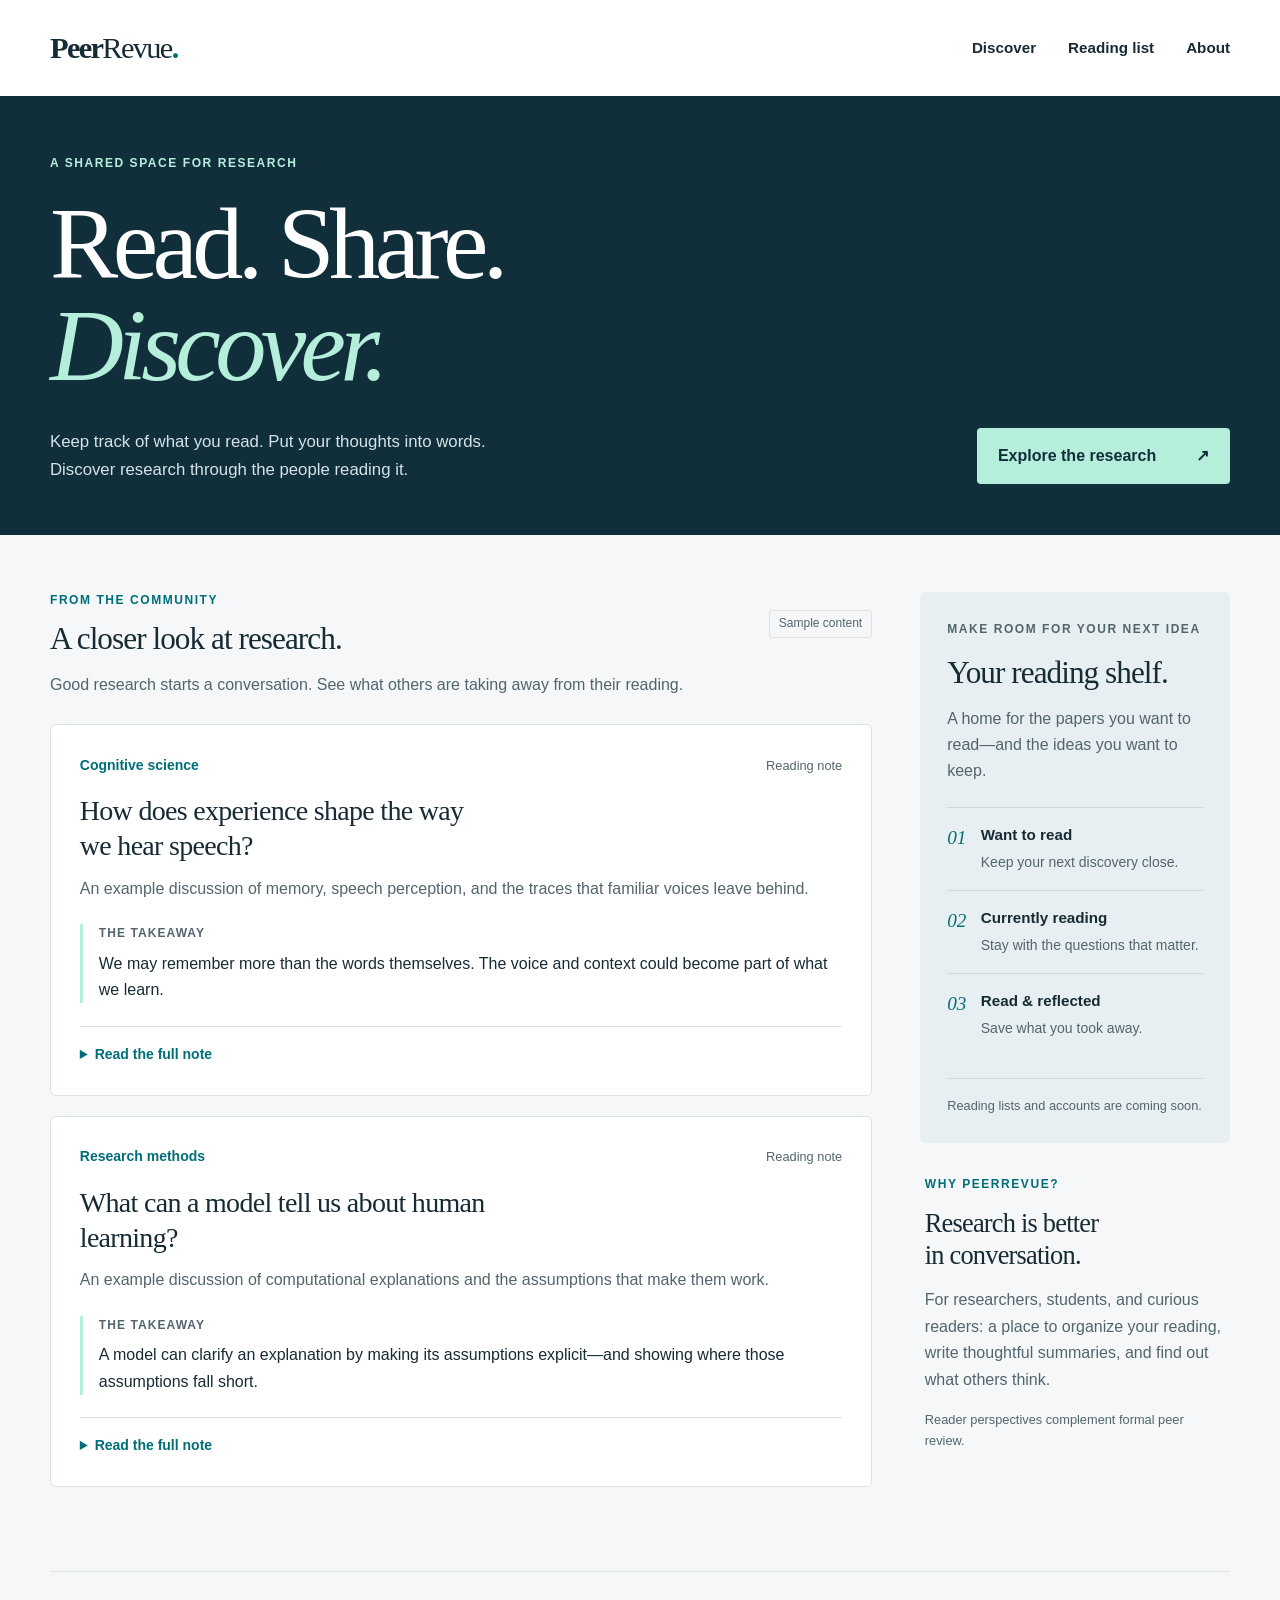
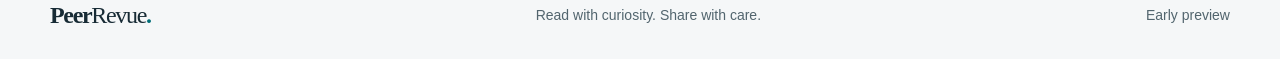
==== index.html @ d0e509b2 "initial design" ====
<!DOCTYPE html>
<html lang="en">
<head>
  <meta charset="UTF-8">
  <meta name="viewport" content="width=device-width, initial-scale=1">
  <meta name="description" content="PeerRevue — a place to track your reading, share thoughtful research summaries, and discover what others are reading.">
  <title>PeerRevue — Read. Share. Discover.</title>
  <link rel="stylesheet" href="style.css">
</head>
<body>
  <a class="skip-link" href="#main">Skip to content</a>
  <header class="site-header">
    <div class="container header-inner">
      <a class="wordmark" href="index.html" aria-label="PeerRevue home">Peer<span>Revue</span><span class="brand-dot">.</span></a>
      <nav aria-label="Main navigation">
        <a href="#discover">Discover</a>
        <a href="#reading-list">Reading list</a>
        <a href="#about">About</a>
      </nav>
    </div>
  </header>

  <main id="main">
    <!-- The banner and sample content can be edited directly in this file. -->
    <section class="hero" aria-labelledby="hero-heading">
      <div class="container hero-inner">
        <p class="eyebrow">A shared space for research</p>
        <h1 id="hero-heading">Read. Share.<br><em>Discover.</em></h1>
        <div class="hero-bottom">
          <p>Keep track of what you read. Put your thoughts into words.<br class="desktop-break"> Discover research through the people reading it.</p>
          <a class="button button-light" href="#discover">Explore the research <span aria-hidden="true">↗</span></a>
        </div>
      </div>
    </section>

    <div class="container content-layout">
      <section class="research-feed" id="discover" aria-labelledby="discover-heading">
        <div class="section-heading">
          <div><p class="eyebrow">From the community</p><h2 id="discover-heading">A closer look at research.</h2></div>
          <span class="sample-label">Sample content</span>
        </div>
        <p class="section-intro">Good research starts a conversation. See what others are taking away from their reading.</p>

        <!-- Illustrative entries, not real papers or user reviews. Replace with your own content. -->
        <article class="paper-card">
          <div class="paper-top"><span class="topic">Cognitive science</span><span class="entry-type">Reading note</span></div>
          <h3>How does experience shape the way we hear speech?</h3>
          <p class="paper-description">An example discussion of memory, speech perception, and the traces that familiar voices leave behind.</p>
          <div class="takeaway"><p class="small-label">The takeaway</p><p>We may remember more than the words themselves. The voice and context could become part of what we learn.</p></div>
          <details><summary>Read the full note</summary><div class="expanded-note"><p>This sample shows where a reader’s summary and interpretation would appear. A useful note distinguishes the paper’s findings from the reader’s own conclusions.</p><p><strong>A question to carry forward:</strong> How would we distinguish an effect of familiarity from an effect of social expectations?</p></div></details>
        </article>

        <article class="paper-card">
          <div class="paper-top"><span class="topic">Research methods</span><span class="entry-type">Reading note</span></div>
          <h3>What can a model tell us about human learning?</h3>
          <p class="paper-description">An example discussion of computational explanations and the assumptions that make them work.</p>
          <div class="takeaway"><p class="small-label">The takeaway</p><p>A model can clarify an explanation by making its assumptions explicit—and showing where those assumptions fall short.</p></div>
          <details><summary>Read the full note</summary><div class="expanded-note"><p>Use this space to describe the research question, approach, main result, and limitations in your own words.</p><p><strong>A question to carry forward:</strong> What new observation would help distinguish this account from competing explanations?</p></div></details>
        </article>
      </section>

      <aside class="sidebar">
        <section class="reading-panel" id="reading-list" aria-labelledby="reading-heading">
          <p class="eyebrow">Make room for your next idea</p>
          <h2 id="reading-heading">Your reading shelf.</h2>
          <p>A home for the papers you want to read—and the ideas you want to keep.</p>
          <ol class="shelf-list">
            <li><span class="shelf-number">01</span><div><h3>Want to read</h3><p>Keep your next discovery close.</p></div></li>
            <li><span class="shelf-number">02</span><div><h3>Currently reading</h3><p>Stay with the questions that matter.</p></div></li>
            <li><span class="shelf-number">03</span><div><h3>Read &amp; reflected</h3><p>Save what you took away.</p></div></li>
          </ol>
          <p class="preview-note">Reading lists and accounts are coming soon.</p>
        </section>
        <section class="about-panel" id="about" aria-labelledby="about-heading">
          <p class="eyebrow">Why PeerRevue?</p>
          <h2 id="about-heading">Research is better<br>in conversation.</h2>
          <p>For researchers, students, and curious readers: a place to organize your reading, write thoughtful summaries, and find out what others think.</p>
          <p class="about-footnote">Reader perspectives complement formal peer review.</p>
        </section>
      </aside>
    </div>
  </main>

  <footer class="site-footer container">
    <a class="wordmark" href="index.html">Peer<span>Revue</span><span class="brand-dot">.</span></a>
    <p>Read with curiosity. Share with care.</p>
    <span>Early preview</span>
  </footer>
</body>
</html>
---- style.css ----
/* PeerRevue: change these tokens to customize the whole site. */
:root {
  --ink: #172b35;
  --muted: #52656e;
  --navy: #102f3b;
  --accent: #006e78;
  --mint: #b6eedc;
  --paper: #ffffff;
  --background: #f5f7f8;
  --line: #dce3e6;
  --serif: Georgia, "Times New Roman", serif;
  --sans: -apple-system, BlinkMacSystemFont, "Segoe UI", sans-serif;
}

* { box-sizing: border-box; }
html { scroll-behavior: smooth; scroll-padding-top: 2rem; }
body { margin: 0; background: var(--background); color: var(--ink); font: 1rem/1.65 var(--sans); }
a { color: inherit; text-underline-offset: .25em; }
a, summary { -webkit-tap-highlight-color: transparent; }
a:focus-visible, summary:focus-visible { outline: 3px solid var(--accent); outline-offset: 5px; }
h1, h2, h3, p { margin: 0; }
h1, h2, h3 { line-height: 1.2; }
.container { width: min(1180px, calc(100% - 5rem)); margin-inline: auto; }
.skip-link { position: absolute; top: -100px; left: 1rem; padding: .7rem 1rem; background: white; z-index: 10; }
.skip-link:focus { top: 1rem; }
.site-header { background: var(--paper); }
.header-inner { min-height: 96px; display: flex; justify-content: space-between; align-items: center; gap: 2rem; }
.wordmark { font: bold 1.9rem/1.2 var(--serif); letter-spacing: -.055em; text-decoration: none; white-space: nowrap; }
.wordmark > span:first-child { font-weight: normal; }
.brand-dot { color: var(--accent); }
nav { display: flex; align-items: center; gap: 2rem; }
nav a { font-size: .95rem; font-weight: 600; text-decoration: none; }
nav a:hover { color: var(--accent); text-decoration: underline; }
.hero { background: var(--navy); color: white; }
.hero-inner { padding-block: 3.6rem 3.2rem; }
.eyebrow { font-size: .75rem; font-weight: 700; letter-spacing: .13em; text-transform: uppercase; }
.hero .eyebrow { color: var(--mint); margin-bottom: 1.25rem; }
h1 { font: normal clamp(3.8rem, 8vw, 7rem)/.99 var(--serif); letter-spacing: -.055em; }
h1 em { font-weight: normal; color: var(--mint); }
.hero-bottom { margin-top: 2rem; display: flex; justify-content: space-between; align-items: end; gap: 2rem; }
.hero-bottom p { color: #d5e3e8; font-size: 1.05rem; }
.button { display: inline-flex; align-items: center; justify-content: space-between; gap: 2.5rem; padding: .9rem 1.3rem; border-radius: 4px; font-weight: 650; text-decoration: none; transition: background .15s; }
.button-light { background: var(--mint); color: var(--navy); }
.button-light:hover { background: white; }
.button-light:focus-visible { outline-color: white; }
.content-layout { display: grid; grid-template-columns: minmax(0, 1fr) 310px; gap: 3rem; padding-block: 3.5rem 4rem; }
.section-heading { display: flex; align-items: center; justify-content: space-between; gap: 1rem; }
.section-heading .eyebrow { color: var(--accent); margin-bottom: .6rem; }
h2 { font: normal 1.95rem/1.2 var(--serif); letter-spacing: -.03em; }
.sample-label { font-size: .75rem; color: var(--muted); border: 1px solid var(--line); border-radius: 3px; padding: .2rem .55rem; white-space: nowrap; }
.section-intro { margin: .9rem 0 1.6rem; color: var(--muted); }
.paper-card { padding: 1.8rem; background: var(--paper); border: 1px solid var(--line); border-radius: 6px; margin-bottom: 1.25rem; }
.paper-top { display: flex; flex-wrap: wrap; align-items: center; justify-content: space-between; gap: .5rem; margin-bottom: 1rem; }
.topic { color: var(--accent); font-size: .875rem; font-weight: 650; }
.entry-type { color: var(--muted); font-size: .8rem; }
.paper-card h3 { font: normal 1.75rem/1.25 var(--serif); letter-spacing: -.025em; max-width: 30ch; }
.paper-description { color: var(--muted); margin-top: .8rem; }
.takeaway { margin-top: 1.4rem; padding-left: 1rem; border-left: 3px solid var(--mint); }
.small-label { font-weight: 700; font-size: .75rem; letter-spacing: .09em; text-transform: uppercase; margin-bottom: .4rem; color: var(--muted); }
details { margin-top: 1.4rem; padding-top: 1rem; border-top: 1px solid var(--line); }
summary { width: fit-content; cursor: pointer; color: var(--accent); font-size: .875rem; font-weight: 650; }
summary:hover { text-decoration: underline; }
.expanded-note p { margin-top: .8rem; color: var(--muted); }
.sidebar { padding-top: .1rem; }
.reading-panel { background: #e8eff2; padding: 1.7rem; border-radius: 6px; }
.reading-panel .eyebrow { color: var(--muted); margin-bottom: .9rem; }
.reading-panel h2 { margin-bottom: .9rem; }
.reading-panel > p:not(.eyebrow) { color: var(--muted); }
.shelf-list { list-style: none; padding: 0; margin: 1.4rem 0; }
.shelf-list li { display: flex; gap: .9rem; border-top: 1px solid #cbd8df; padding-block: 1rem; }
.shelf-number { font: italic 1.2rem/1.5 var(--serif); color: var(--accent); }
.shelf-list h3 { font-size: .95rem; line-height: 1.5; }
.shelf-list p { margin-top: .25rem; font-size: .875rem; color: var(--muted); }
.preview-note { font-size: .8rem; border-top: 1px solid #cbd8df; padding-top: 1rem; }
.about-panel { padding: 2rem .3rem 0; }
.about-panel .eyebrow { color: var(--accent); margin-bottom: .8rem; }
.about-panel h2 { font-size: 1.65rem; }
.about-panel > p:not(.eyebrow) { margin-top: 1rem; color: var(--muted); }
.about-footnote { font-size: .8rem; }
.site-footer { border-top: 1px solid var(--line); padding-block: 1.8rem; display: flex; justify-content: space-between; align-items: center; gap: 1.5rem; }
.site-footer .wordmark { font-size: 1.5rem; }
.site-footer p, .site-footer > span { font-size: .875rem; color: var(--muted); }

@media (max-width: 960px) {
  .container { width: calc(100% - 3rem); }
  .content-layout { gap: 1.5rem; grid-template-columns: minmax(0, 1fr) 270px; }
  .section-heading { align-items: start; flex-direction: column; }
  .hero-bottom { align-items: start; flex-direction: column; }
}
@media (max-width: 720px) {
  .container { width: calc(100% - 2rem); }
  .header-inner { padding-block: 1.2rem; min-height: auto; flex-wrap: wrap; gap: 1rem; }
  nav { gap: 1.4rem; flex-wrap: wrap; }
  nav a { font-size: .875rem; }
  .hero-inner { padding-block: 2.7rem; }
  h1 { font-size: clamp(3.4rem, 13vw, 5.5rem); }
  .desktop-break { display: none; }
  .content-layout { grid-template-columns: 1fr; padding-block: 2.5rem; gap: 1.5rem; }
  .paper-card { padding: 1.3rem; }
  .paper-card h3 { font-size: 1.6rem; }
  .site-footer { flex-wrap: wrap; }
  .site-footer p { width: 100%; order: 3; }
}
@media (prefers-reduced-motion: reduce) {
  html { scroll-behavior: auto; }
  .button { transition: none; }
}
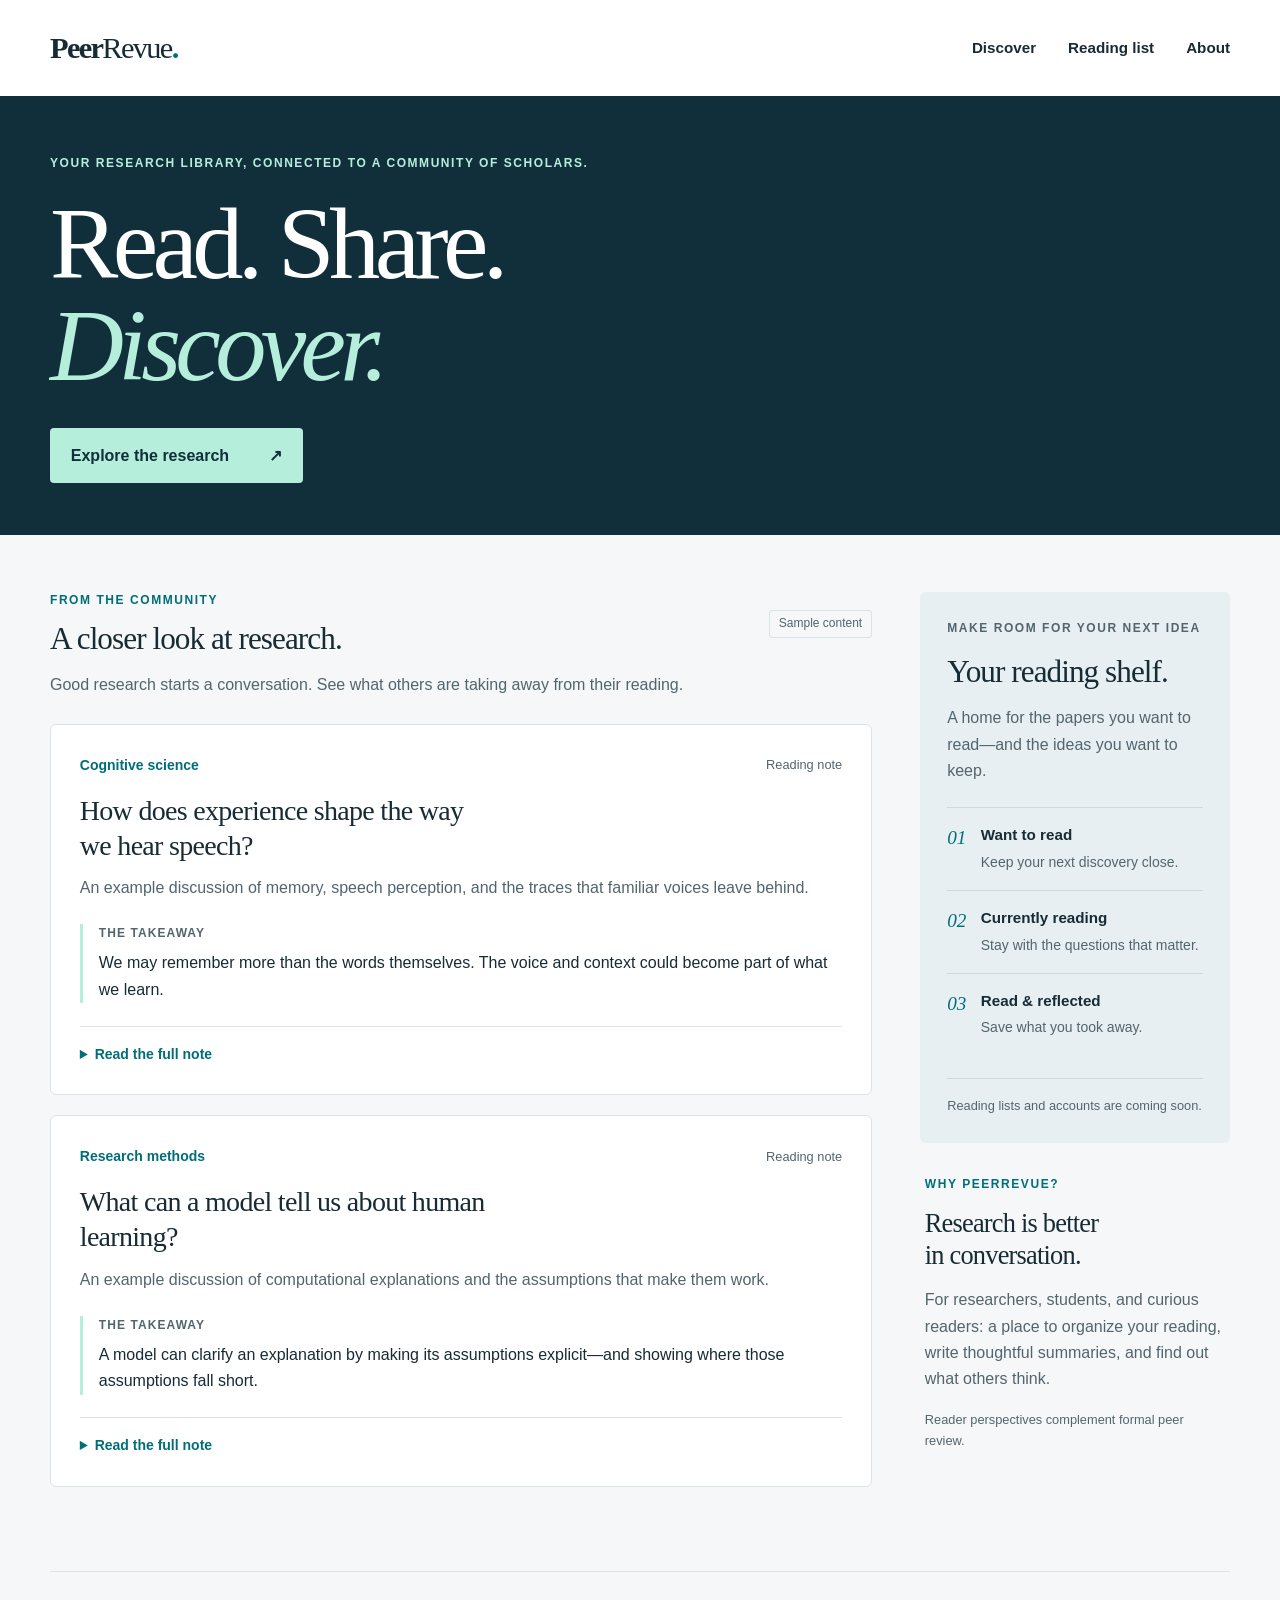
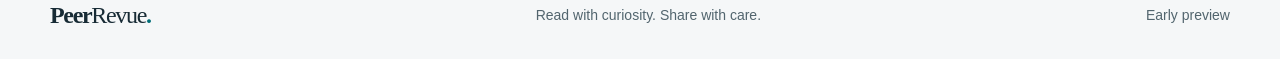
==== commit d0f23769: "changing landing page design" ====
--- a/index.html
+++ b/index.html
@@ -24,10 +24,9 @@
     <!-- The banner and sample content can be edited directly in this file. -->
     <section class="hero" aria-labelledby="hero-heading">
       <div class="container hero-inner">
-        <p class="eyebrow">A shared space for research</p>
+        <p class="eyebrow">Your research library, connected to a community of scholars.</p>
         <h1 id="hero-heading">Read. Share.<br><em>Discover.</em></h1>
         <div class="hero-bottom">
-          <p>Keep track of what you read. Put your thoughts into words.<br class="desktop-break"> Discover research through the people reading it.</p>
           <a class="button button-light" href="#discover">Explore the research <span aria-hidden="true">↗</span></a>
         </div>
       </div>
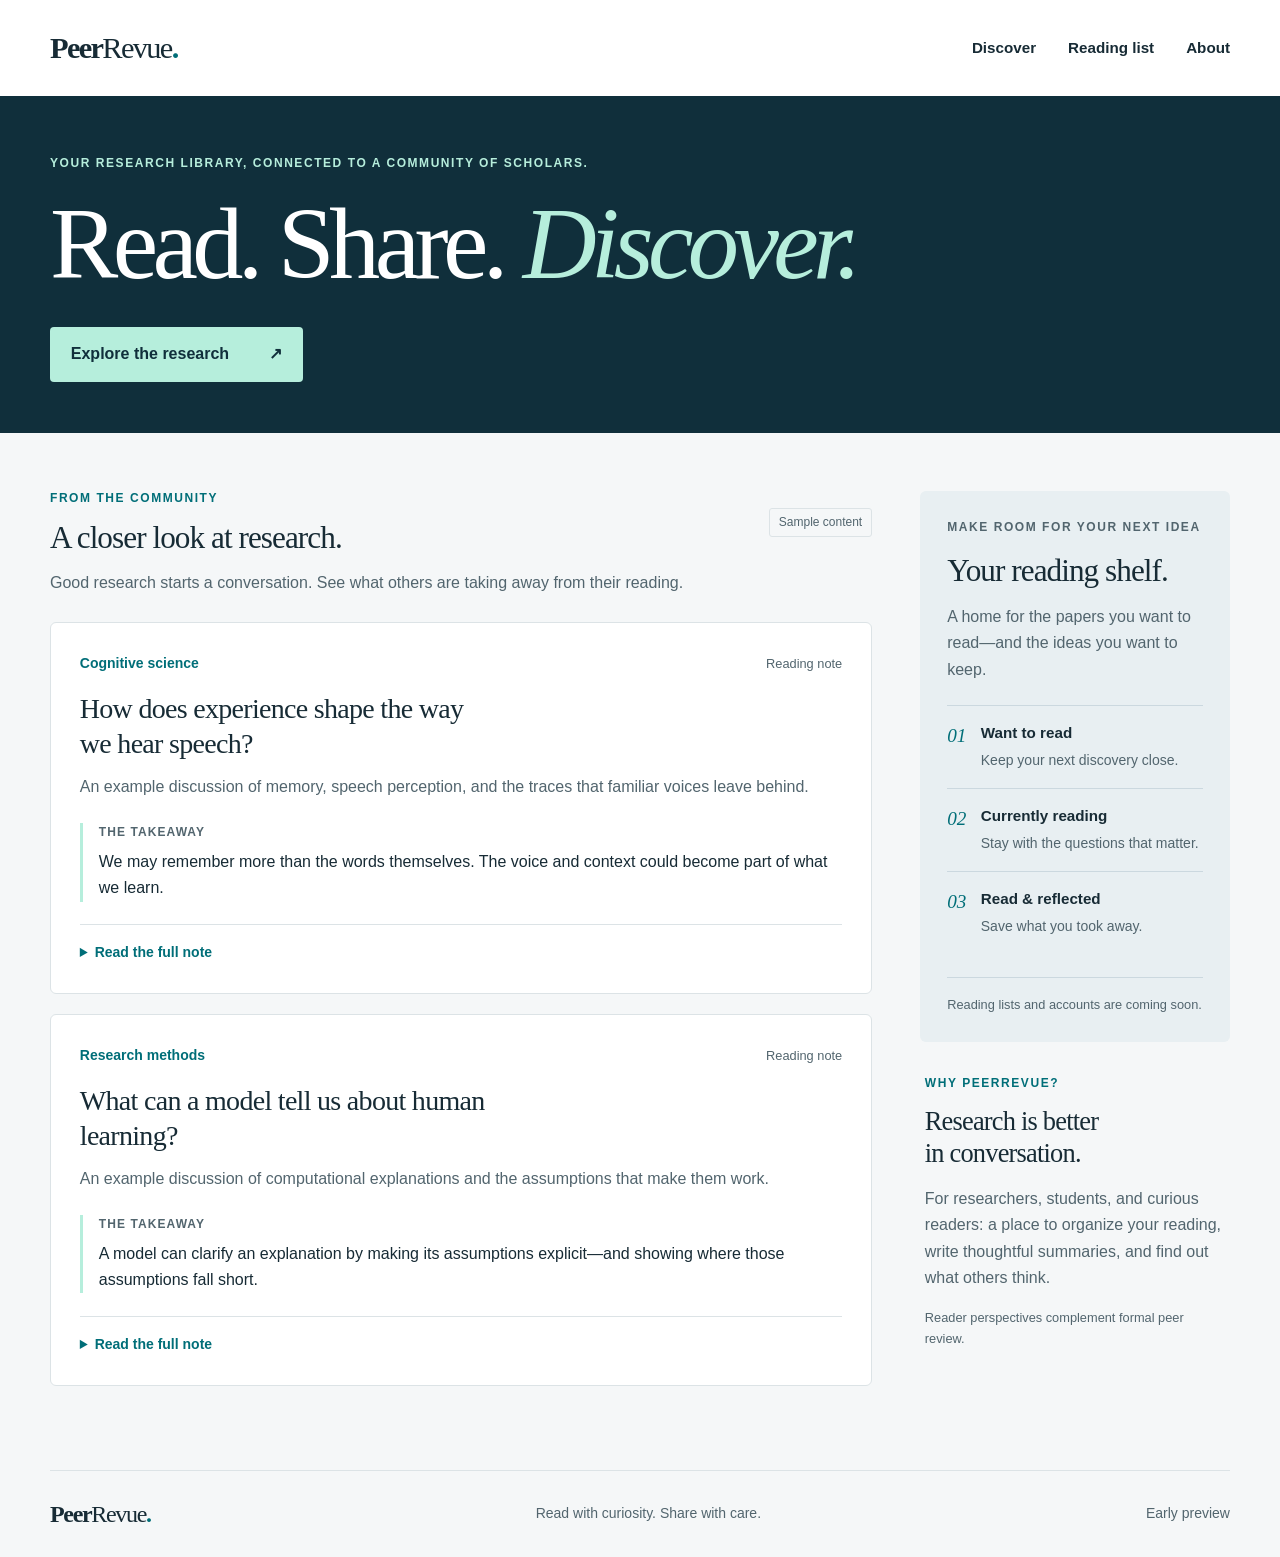
==== commit 89385b57: "update layout" ====
--- a/index.html
+++ b/index.html
@@ -25,7 +25,7 @@
     <section class="hero" aria-labelledby="hero-heading">
       <div class="container hero-inner">
         <p class="eyebrow">Your research library, connected to a community of scholars.</p>
-        <h1 id="hero-heading">Read. Share.<br><em>Discover.</em></h1>
+        <h1 id="hero-heading">Read. Share. <em>Discover.</em></h1>
         <div class="hero-bottom">
           <a class="button button-light" href="#discover">Explore the research <span aria-hidden="true">↗</span></a>
         </div>
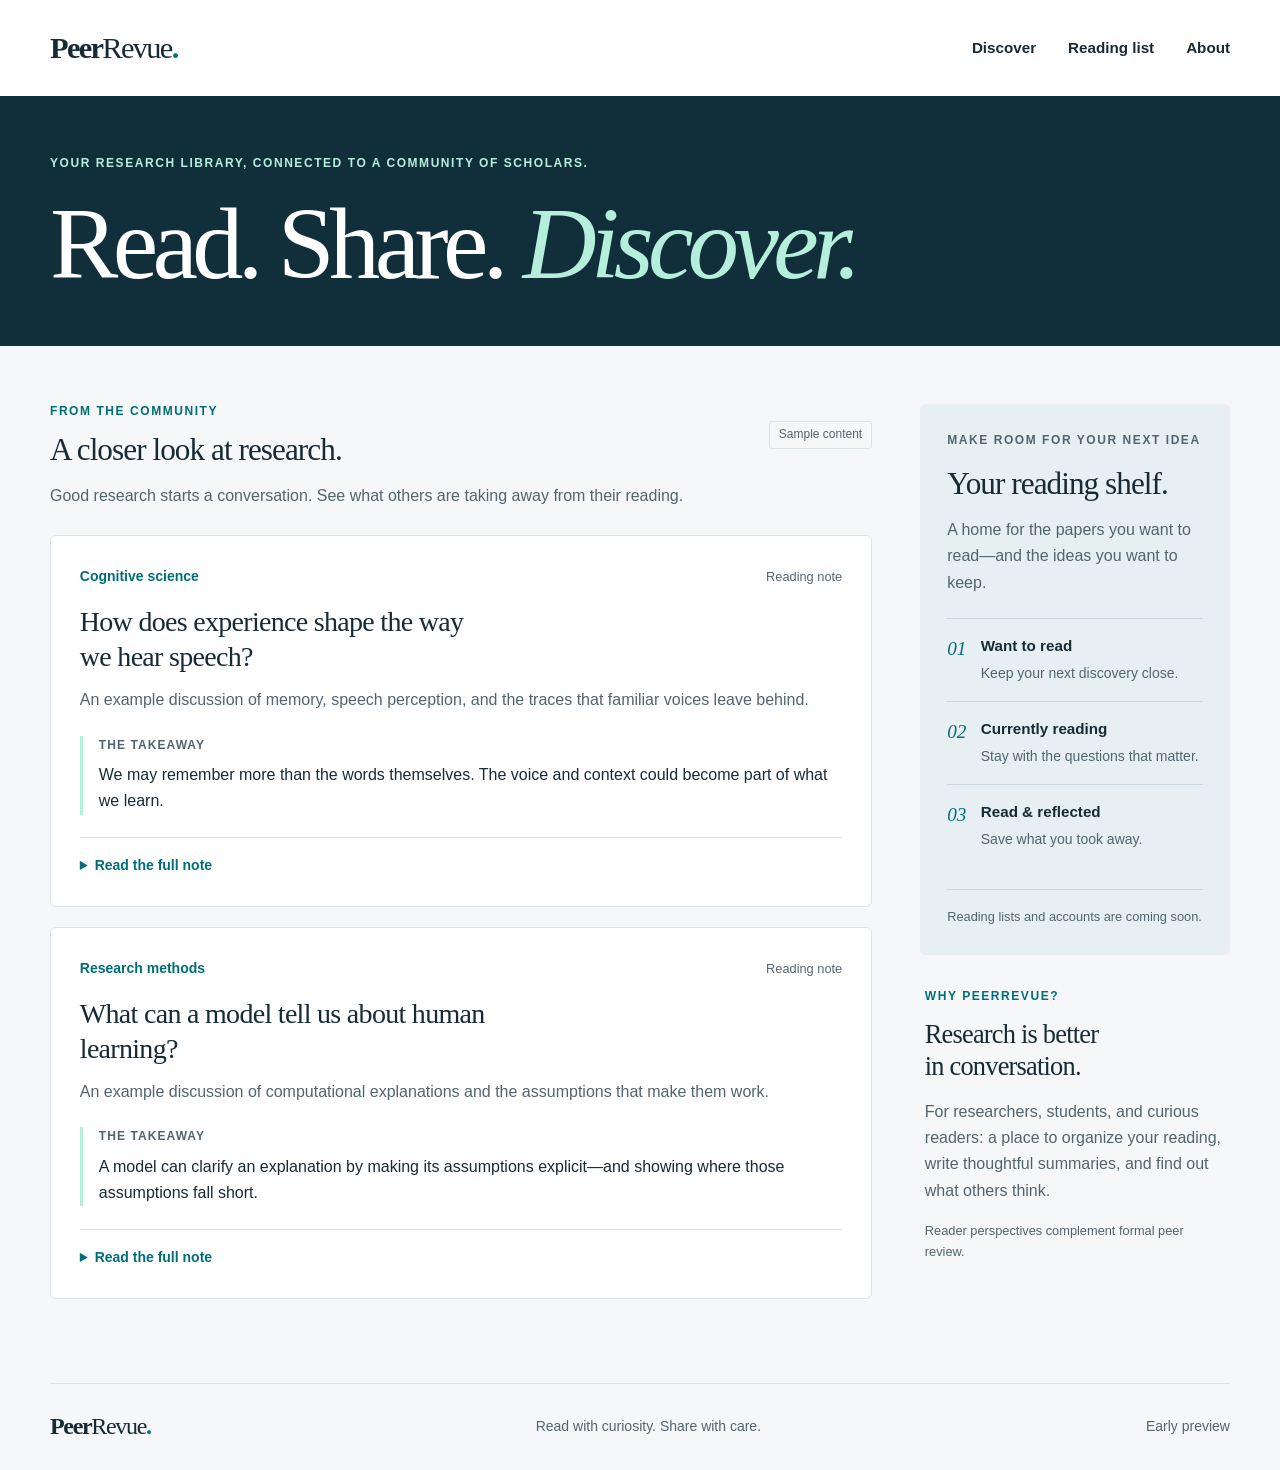
==== commit ff9992d7: "update layout" ====
--- a/index.html
+++ b/index.html
@@ -26,9 +26,9 @@
       <div class="container hero-inner">
         <p class="eyebrow">Your research library, connected to a community of scholars.</p>
         <h1 id="hero-heading">Read. Share. <em>Discover.</em></h1>
-        <div class="hero-bottom">
+        <!--<div class="hero-bottom">
           <a class="button button-light" href="#discover">Explore the research <span aria-hidden="true">↗</span></a>
-        </div>
+        </div> -->
       </div>
     </section>
 
